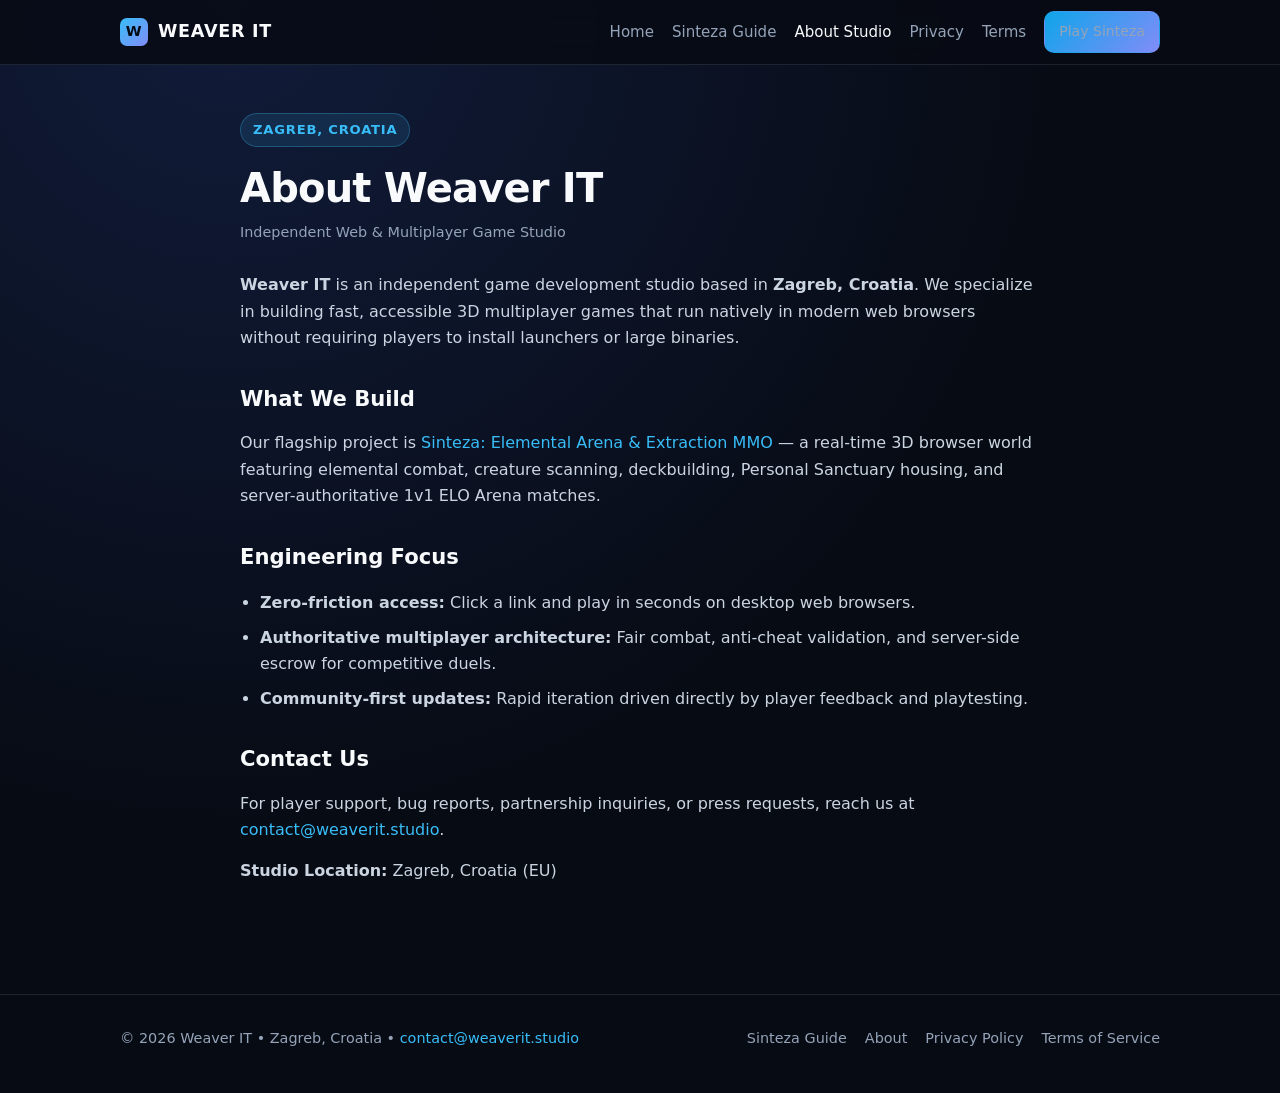
==== about/index.html @ 0e8b2310 "Initial Weaver IT studio website (weaverit.studio) with AdSense, Sinteza guide, privacy & terms" ====
<!DOCTYPE html>
<html lang="en">
<head>
  <meta charset="UTF-8" />
  <meta name="viewport" content="width=device-width, initial-scale=1.0" />
  <title>About Weaver IT — Game Studio in Zagreb, Croatia</title>
  <meta name="description" content="Learn about Weaver IT, an independent browser game development studio in Zagreb, Croatia creating Sinteza and real-time WebGL multiplayer experiences." />
  <link rel="canonical" href="https://weaverit.studio/about/" />
  <meta name="google-adsense-account" content="ca-pub-4282943657479111" />
  <script async src="https://pagead2.googlesyndication.com/pagead/js/adsbygoogle.js?client=ca-pub-4282943657479111" crossorigin="anonymous"></script>
  <link rel="stylesheet" href="/style.css" />
</head>
<body>
  <header class="site-header">
    <div class="wrap nav-bar">
      <a class="brand" href="/">
        <span class="brand-mark">W</span>
        <span>WEAVER IT</span>
      </a>
      <nav class="nav-links" aria-label="Primary">
        <a href="/">Home</a>
        <a href="/sinteza/">Sinteza Guide</a>
        <a href="/about/" class="active">About Studio</a>
        <a href="/privacy/">Privacy</a>
        <a href="/terms/">Terms</a>
        <a class="btn btn-primary btn-sm" href="https://sinteza.weaverit.studio">Play Sinteza</a>
      </nav>
    </div>
  </header>

  <main class="wrap prose">
    <span class="eyebrow">Zagreb, Croatia</span>
    <h1>About Weaver IT</h1>
    <p class="updated">Independent Web &amp; Multiplayer Game Studio</p>

    <p>
      <strong>Weaver IT</strong> is an independent game development studio based in <strong>Zagreb, Croatia</strong>. We specialize in building fast, accessible 3D multiplayer games that run natively in modern web browsers without requiring players to install launchers or large binaries.
    </p>

    <h2>What We Build</h2>
    <p>
      Our flagship project is <a href="https://sinteza.weaverit.studio">Sinteza: Elemental Arena &amp; Extraction MMO</a> — a real-time 3D browser world featuring elemental combat, creature scanning, deckbuilding, Personal Sanctuary housing, and server-authoritative 1v1 ELO Arena matches.
    </p>

    <h2>Engineering Focus</h2>
    <ul>
      <li><strong>Zero-friction access:</strong> Click a link and play in seconds on desktop web browsers.</li>
      <li><strong>Authoritative multiplayer architecture:</strong> Fair combat, anti-cheat validation, and server-side escrow for competitive duels.</li>
      <li><strong>Community-first updates:</strong> Rapid iteration driven directly by player feedback and playtesting.</li>
    </ul>

    <h2>Contact Us</h2>
    <p>
      For player support, bug reports, partnership inquiries, or press requests, reach us at <a href="mailto:contact@weaverit.studio">contact@weaverit.studio</a>.
    </p>
    <p>
      <strong>Studio Location:</strong> Zagreb, Croatia (EU)
    </p>
  </main>

  <footer class="site-footer">
    <div class="wrap footer-row">
      <div>&copy; 2026 Weaver IT &bull; Zagreb, Croatia &bull; <a href="mailto:contact@weaverit.studio">contact@weaverit.studio</a></div>
      <div class="footer-links">
        <a href="/sinteza/">Sinteza Guide</a>
        <a href="/about/">About</a>
        <a href="/privacy/">Privacy Policy</a>
        <a href="/terms/">Terms of Service</a>
      </div>
    </div>
  </footer>
</body>
</html>
---- style.css ----
:root {
  --bg: #070b14;
  --surface: #0f172a;
  --surface-2: #162038;
  --border: rgba(148, 163, 184, 0.16);
  --text: #e2e8f0;
  --muted: #94a3b8;
  --accent: #38bdf8;
  --accent-2: #818cf8;
  --cta: #0ea5e9;
  --cta-hover: #38bdf8;
  --max: 1080px;
}

* {
  box-sizing: border-box;
}

html, body {
  margin: 0;
  padding: 0;
  background: radial-gradient(circle at 18% 0%, #111c3a 0%, var(--bg) 55%);
  color: var(--text);
  font-family: system-ui, -apple-system, BlinkMacSystemFont, "Segoe UI", Roboto, sans-serif;
  line-height: 1.65;
  -webkit-font-smoothing: antialiased;
}

a {
  color: var(--accent);
  text-decoration: none;
}

a:hover {
  text-decoration: underline;
}

.wrap {
  max-width: var(--max);
  margin: 0 auto;
  padding: 0 20px;
}

header.site-header {
  position: sticky;
  top: 0;
  z-index: 20;
  background: rgba(7, 11, 20, 0.86);
  backdrop-filter: blur(10px);
  border-bottom: 1px solid var(--border);
}

.nav-bar {
  display: flex;
  align-items: center;
  justify-content: space-between;
  gap: 16px;
  min-height: 64px;
}

.brand {
  display: inline-flex;
  align-items: center;
  gap: 10px;
  font-weight: 800;
  font-size: 1.1rem;
  letter-spacing: 0.04em;
  color: #f8fafc;
}

.brand:hover {
  text-decoration: none;
}

.brand-mark {
  width: 28px;
  height: 28px;
  border-radius: 7px;
  background: linear-gradient(135deg, var(--accent), var(--accent-2));
  display: inline-grid;
  place-items: center;
  color: #070b14;
  font-weight: 900;
  font-size: 0.9rem;
}

nav.nav-links {
  display: flex;
  align-items: center;
  flex-wrap: wrap;
  gap: 18px;
  font-size: 0.94rem;
}

nav.nav-links a {
  color: var(--muted);
  font-weight: 500;
}

nav.nav-links a:hover,
nav.nav-links a.active {
  color: #f8fafc;
  text-decoration: none;
}

.btn {
  display: inline-flex;
  align-items: center;
  justify-content: center;
  gap: 8px;
  padding: 12px 22px;
  border-radius: 10px;
  font-weight: 700;
  font-size: 0.96rem;
  border: 1px solid transparent;
  transition: transform 0.12s ease, background 0.15s ease, border-color 0.15s ease;
}

.btn:hover {
  text-decoration: none;
  transform: translateY(-1px);
}

.btn-primary {
  background: linear-gradient(135deg, var(--cta), var(--accent-2));
  color: #04101f;
}

.btn-primary:hover {
  background: linear-gradient(135deg, var(--cta-hover), #a5b4fc);
}

.btn-secondary {
  background: rgba(148, 163, 184, 0.1);
  border-color: var(--border);
  color: #f8fafc;
}

.btn-secondary:hover {
  background: rgba(148, 163, 184, 0.18);
}

.btn-sm {
  padding: 8px 14px;
  font-size: 0.88rem;
}

.hero {
  padding: 72px 0 56px;
}

.eyebrow {
  display: inline-block;
  padding: 5px 12px;
  border-radius: 999px;
  background: rgba(56, 189, 248, 0.12);
  border: 1px solid rgba(56, 189, 248, 0.28);
  color: var(--accent);
  font-size: 0.82rem;
  font-weight: 700;
  letter-spacing: 0.06em;
  text-transform: uppercase;
  margin-bottom: 18px;
}

h1 {
  font-size: clamp(2rem, 4.4vw, 3.3rem);
  line-height: 1.15;
  margin: 0 0 18px;
  color: #f8fafc;
  letter-spacing: -0.02em;
}

.lead {
  font-size: 1.12rem;
  color: #cbd5e1;
  max-width: 720px;
  margin: 0 0 28px;
}

.cta-row {
  display: flex;
  flex-wrap: wrap;
  gap: 12px;
  align-items: center;
}

.meta-strip {
  display: flex;
  flex-wrap: wrap;
  gap: 20px;
  margin-top: 28px;
  color: var(--muted);
  font-size: 0.9rem;
}

section.block {
  padding: 44px 0;
  border-top: 1px solid var(--border);
}

h2 {
  font-size: clamp(1.45rem, 2.6vw, 2rem);
  margin: 0 0 14px;
  color: #f8fafc;
}

h3 {
  font-size: 1.12rem;
  margin: 0 0 8px;
  color: #f1f5f9;
}

p {
  margin: 0 0 14px;
  color: #cbd5e1;
}

.grid {
  display: grid;
  grid-template-columns: repeat(auto-fit, minmax(260px, 1fr));
  gap: 18px;
  margin-top: 22px;
}

.card {
  background: linear-gradient(180deg, rgba(15, 23, 42, 0.92), rgba(15, 23, 42, 0.7));
  border: 1px solid var(--border);
  border-radius: 14px;
  padding: 22px;
}

.card p:last-child {
  margin-bottom: 0;
}

.pill {
  display: inline-block;
  font-size: 0.78rem;
  font-weight: 700;
  padding: 3px 9px;
  border-radius: 6px;
  background: rgba(129, 140, 248, 0.16);
  color: #c7d2fe;
  margin-bottom: 10px;
}

.prose {
  max-width: 800px;
  padding: 48px 0 64px;
}

.prose h1 {
  font-size: clamp(1.85rem, 3.6vw, 2.5rem);
  margin-bottom: 10px;
}

.prose .updated {
  color: var(--muted);
  font-size: 0.9rem;
  margin-bottom: 28px;
}

.prose h2 {
  margin-top: 30px;
  font-size: 1.32rem;
}

.prose ul {
  padding-left: 20px;
  color: #cbd5e1;
}

.prose li {
  margin-bottom: 8px;
}

.kbd-table {
  width: 100%;
  border-collapse: collapse;
  margin-top: 16px;
  background: var(--surface);
  border: 1px solid var(--border);
  border-radius: 12px;
  overflow: hidden;
}

.kbd-table th,
.kbd-table td {
  text-align: left;
  padding: 12px 16px;
  border-bottom: 1px solid var(--border);
  font-size: 0.94rem;
}

.kbd-table th {
  color: #f8fafc;
  background: var(--surface-2);
}

.kbd-table tr:last-child td {
  border-bottom: none;
}

kbd {
  display: inline-block;
  padding: 2px 7px;
  font-size: 0.84rem;
  font-family: ui-monospace, SFMono-Regular, Menlo, monospace;
  background: #1e293b;
  border: 1px solid rgba(148, 163, 184, 0.35);
  border-radius: 5px;
  color: #f8fafc;
}

footer.site-footer {
  border-top: 1px solid var(--border);
  padding: 32px 0 42px;
  margin-top: 32px;
  color: var(--muted);
  font-size: 0.9rem;
}

.footer-row {
  display: flex;
  flex-wrap: wrap;
  align-items: center;
  justify-content: space-between;
  gap: 16px;
}

.footer-links {
  display: flex;
  flex-wrap: wrap;
  gap: 18px;
}

.footer-links a {
  color: var(--muted);
}

.footer-links a:hover {
  color: #f8fafc;
}
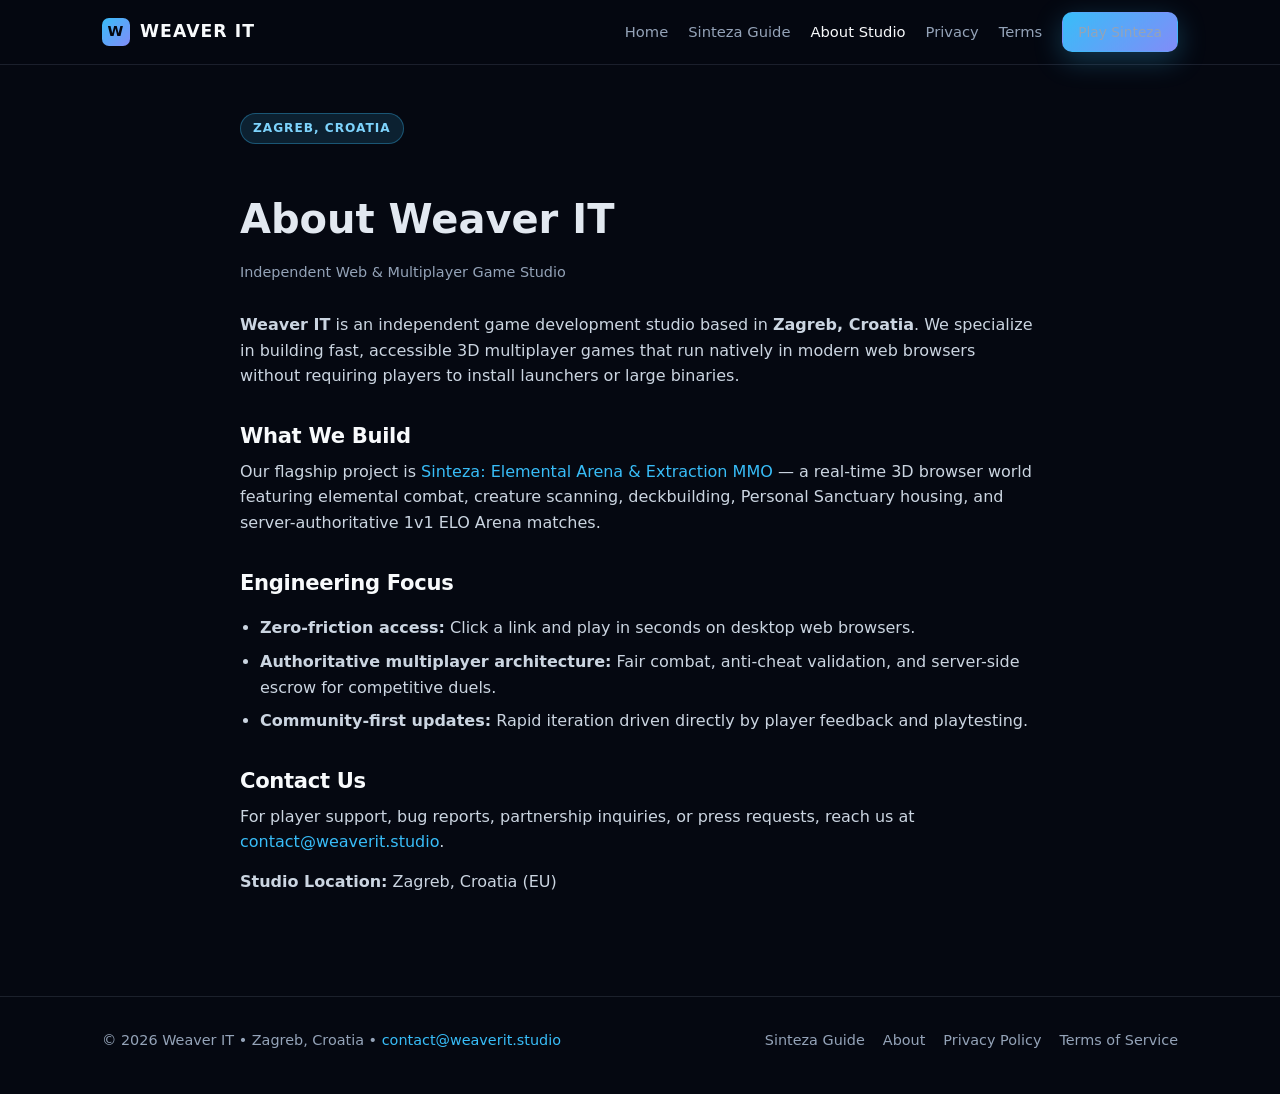
==== commit 03a752a7: "fix(site): cache-bust style.css and showcase.js (?v=5) so browsers load new hero & tour styles immed" ====
--- a/about/index.html
+++ b/about/index.html
@@ -8,7 +8,7 @@
   <link rel="canonical" href="https://weaverit.studio/about/" />
   <meta name="google-adsense-account" content="ca-pub-4282943657479111" />
   <script async src="https://pagead2.googlesyndication.com/pagead/js/adsbygoogle.js?client=ca-pub-4282943657479111" crossorigin="anonymous"></script>
-  <link rel="stylesheet" href="/style.css" />
+  <link rel="stylesheet" href="/style.css?v=5" />
 </head>
 <body>
   <header class="site-header">
--- a/style.css
+++ b/style.css
@@ -1,52 +1,46 @@
 :root {
-  --bg: #070b14;
-  --surface: #0f172a;
-  --surface-2: #162038;
+  --bg: #050811;
+  --surface: #0c1324;
+  --surface-2: #121c33;
   --border: rgba(148, 163, 184, 0.16);
+  --border-hi: rgba(56, 189, 248, 0.42);
   --text: #e2e8f0;
   --muted: #94a3b8;
   --accent: #38bdf8;
   --accent-2: #818cf8;
-  --cta: #0ea5e9;
-  --cta-hover: #38bdf8;
-  --max: 1080px;
-}
-
-* {
-  box-sizing: border-box;
-}
+  --max: 1120px;
+}
+
+* { box-sizing: border-box; }
+
+html { scroll-behavior: smooth; }
 
 html, body {
   margin: 0;
   padding: 0;
-  background: radial-gradient(circle at 18% 0%, #111c3a 0%, var(--bg) 55%);
+  background: var(--bg);
   color: var(--text);
   font-family: system-ui, -apple-system, BlinkMacSystemFont, "Segoe UI", Roboto, sans-serif;
-  line-height: 1.65;
+  line-height: 1.6;
   -webkit-font-smoothing: antialiased;
 }
 
-a {
-  color: var(--accent);
-  text-decoration: none;
-}
-
-a:hover {
-  text-decoration: underline;
-}
+a { color: var(--accent); text-decoration: none; }
+a:hover { text-decoration: underline; }
 
 .wrap {
   max-width: var(--max);
   margin: 0 auto;
-  padding: 0 20px;
-}
-
+  padding: 0 22px;
+}
+
+/* Header */
 header.site-header {
   position: sticky;
   top: 0;
-  z-index: 20;
-  background: rgba(7, 11, 20, 0.86);
-  backdrop-filter: blur(10px);
+  z-index: 30;
+  background: rgba(5, 8, 17, 0.84);
+  backdrop-filter: blur(14px);
   border-bottom: 1px solid var(--border);
 }
 
@@ -63,14 +57,11 @@
   align-items: center;
   gap: 10px;
   font-weight: 800;
-  font-size: 1.1rem;
-  letter-spacing: 0.04em;
-  color: #f8fafc;
-}
-
-.brand:hover {
-  text-decoration: none;
-}
+  font-size: 1.08rem;
+  letter-spacing: 0.06em;
+  color: #f8fafc;
+}
+.brand:hover { text-decoration: none; }
 
 .brand-mark {
   width: 28px;
@@ -79,7 +70,7 @@
   background: linear-gradient(135deg, var(--accent), var(--accent-2));
   display: inline-grid;
   place-items: center;
-  color: #070b14;
+  color: #050811;
   font-weight: 900;
   font-size: 0.9rem;
 }
@@ -88,93 +79,131 @@
   display: flex;
   align-items: center;
   flex-wrap: wrap;
-  gap: 18px;
-  font-size: 0.94rem;
+  gap: 20px;
+  font-size: 0.92rem;
 }
 
 nav.nav-links a {
   color: var(--muted);
   font-weight: 500;
 }
-
 nav.nav-links a:hover,
 nav.nav-links a.active {
   color: #f8fafc;
   text-decoration: none;
 }
 
+/* Buttons */
 .btn {
   display: inline-flex;
   align-items: center;
   justify-content: center;
   gap: 8px;
-  padding: 12px 22px;
+  padding: 13px 24px;
   border-radius: 10px;
   font-weight: 700;
   font-size: 0.96rem;
   border: 1px solid transparent;
-  transition: transform 0.12s ease, background 0.15s ease, border-color 0.15s ease;
-}
-
-.btn:hover {
-  text-decoration: none;
-  transform: translateY(-1px);
-}
+  cursor: pointer;
+  transition: transform 0.14s ease, box-shadow 0.18s ease, background 0.15s ease, border-color 0.15s ease;
+}
+.btn:hover { text-decoration: none; transform: translateY(-1px); }
 
 .btn-primary {
-  background: linear-gradient(135deg, var(--cta), var(--accent-2));
-  color: #04101f;
-}
-
+  background: linear-gradient(135deg, #38bdf8, #818cf8);
+  color: #040914;
+  box-shadow: 0 8px 28px rgba(56, 189, 248, 0.28);
+}
 .btn-primary:hover {
-  background: linear-gradient(135deg, var(--cta-hover), #a5b4fc);
+  background: linear-gradient(135deg, #7dd3fc, #a5b4fc);
+  box-shadow: 0 10px 32px rgba(56, 189, 248, 0.42);
 }
 
 .btn-secondary {
-  background: rgba(148, 163, 184, 0.1);
-  border-color: var(--border);
-  color: #f8fafc;
-}
-
+  background: rgba(15, 23, 42, 0.72);
+  border-color: rgba(148, 163, 184, 0.28);
+  color: #f8fafc;
+  backdrop-filter: blur(8px);
+}
 .btn-secondary:hover {
-  background: rgba(148, 163, 184, 0.18);
-}
-
-.btn-sm {
-  padding: 8px 14px;
-  font-size: 0.88rem;
-}
-
-.hero {
-  padding: 72px 0 56px;
+  background: rgba(30, 41, 59, 0.9);
+  border-color: var(--border-hi);
+}
+
+.btn-sm { padding: 8px 15px; font-size: 0.86rem; }
+
+/* Cinematic Full-Bleed Hero */
+.hero-banner {
+  position: relative;
+  overflow: hidden;
+  padding: 92px 0 72px;
+  border-bottom: 1px solid var(--border);
+}
+
+.hero-bg {
+  position: absolute;
+  inset: -4%;
+  background-image: url('/assets/screens/clash_fire_vs_water.webp');
+  background-size: cover;
+  background-position: center 35%;
+  filter: saturate(1.1) brightness(0.46);
+  animation: heroDrift 26s ease-in-out infinite alternate;
+  will-change: transform;
+}
+
+@keyframes heroDrift {
+  0%   { transform: scale(1.02) translate3d(0, 0, 0); }
+  100% { transform: scale(1.09) translate3d(-1.2%, -0.8%, 0); }
+}
+
+.hero-vignette {
+  position: absolute;
+  inset: 0;
+  background:
+    linear-gradient(180deg, rgba(5, 8, 17, 0.45) 0%, rgba(5, 8, 17, 0.72) 65%, #050811 100%),
+    radial-gradient(circle at 22% 40%, rgba(56, 189, 248, 0.14), transparent 55%);
+}
+
+.hero-content {
+  position: relative;
+  z-index: 2;
+  max-width: 760px;
 }
 
 .eyebrow {
   display: inline-block;
   padding: 5px 12px;
   border-radius: 999px;
-  background: rgba(56, 189, 248, 0.12);
-  border: 1px solid rgba(56, 189, 248, 0.28);
-  color: var(--accent);
-  font-size: 0.82rem;
-  font-weight: 700;
-  letter-spacing: 0.06em;
+  background: rgba(56, 189, 248, 0.14);
+  border: 1px solid rgba(56, 189, 248, 0.34);
+  color: #7dd3fc;
+  font-size: 0.76rem;
+  font-weight: 800;
+  letter-spacing: 0.08em;
   text-transform: uppercase;
-  margin-bottom: 18px;
-}
-
-h1 {
-  font-size: clamp(2rem, 4.4vw, 3.3rem);
-  line-height: 1.15;
-  margin: 0 0 18px;
-  color: #f8fafc;
-  letter-spacing: -0.02em;
+  margin-bottom: 16px;
+}
+
+.hero-title {
+  font-size: clamp(2.6rem, 6vw, 4.4rem);
+  font-weight: 900;
+  line-height: 1.04;
+  letter-spacing: -0.03em;
+  margin: 0 0 12px;
+  color: #f8fafc;
+}
+
+.hero-subtitle {
+  font-size: clamp(1.1rem, 2.2vw, 1.45rem);
+  font-weight: 600;
+  color: #bae6fd;
+  margin: 0 0 16px;
 }
 
 .lead {
-  font-size: 1.12rem;
+  font-size: 1.04rem;
   color: #cbd5e1;
-  max-width: 720px;
+  max-width: 660px;
   margin: 0 0 28px;
 }
 
@@ -185,29 +214,65 @@
   align-items: center;
 }
 
-.meta-strip {
+.stat-strip {
+  position: relative;
+  z-index: 2;
+  display: grid;
+  grid-template-columns: repeat(4, minmax(0, 1fr));
+  gap: 12px;
+  margin-top: 44px;
+}
+
+@media (max-width: 720px) {
+  .stat-strip { grid-template-columns: repeat(2, minmax(0, 1fr)); }
+}
+
+.stat-box {
+  background: rgba(12, 19, 36, 0.78);
+  border: 1px solid rgba(148, 163, 184, 0.2);
+  border-radius: 12px;
+  padding: 14px 16px;
+  backdrop-filter: blur(10px);
+}
+
+.stat-val {
+  font-size: 1.35rem;
+  font-weight: 900;
+  color: #f8fafc;
+  line-height: 1.2;
+}
+
+.stat-lbl {
+  font-size: 0.8rem;
+  color: var(--muted);
+  margin-top: 2px;
+}
+
+/* Sections */
+section.block {
+  padding: 60px 0;
+  border-top: 1px solid var(--border);
+}
+
+.section-head {
   display: flex;
   flex-wrap: wrap;
-  gap: 20px;
-  margin-top: 28px;
-  color: var(--muted);
-  font-size: 0.9rem;
-}
-
-section.block {
-  padding: 44px 0;
-  border-top: 1px solid var(--border);
+  align-items: flex-end;
+  justify-content: space-between;
+  gap: 14px;
+  margin-bottom: 18px;
 }
 
 h2 {
-  font-size: clamp(1.45rem, 2.6vw, 2rem);
-  margin: 0 0 14px;
-  color: #f8fafc;
+  font-size: clamp(1.5rem, 2.8vw, 2.1rem);
+  margin: 0 0 6px;
+  color: #f8fafc;
+  letter-spacing: -0.015em;
 }
 
 h3 {
-  font-size: 1.12rem;
-  margin: 0 0 8px;
+  font-size: 1.08rem;
+  margin: 0 0 6px;
   color: #f1f5f9;
 }
 
@@ -216,64 +281,364 @@
   color: #cbd5e1;
 }
 
-.grid {
-  display: grid;
-  grid-template-columns: repeat(auto-fit, minmax(260px, 1fr));
-  gap: 18px;
-  margin-top: 22px;
-}
-
-.card {
-  background: linear-gradient(180deg, rgba(15, 23, 42, 0.92), rgba(15, 23, 42, 0.7));
-  border: 1px solid var(--border);
-  border-radius: 14px;
-  padding: 22px;
-}
-
-.card p:last-child {
-  margin-bottom: 0;
-}
-
-.pill {
-  display: inline-block;
-  font-size: 0.78rem;
-  font-weight: 700;
-  padding: 3px 9px;
-  border-radius: 6px;
-  background: rgba(129, 140, 248, 0.16);
-  color: #c7d2fe;
-  margin-bottom: 10px;
-}
-
-.prose {
-  max-width: 800px;
-  padding: 48px 0 64px;
-}
-
-.prose h1 {
-  font-size: clamp(1.85rem, 3.6vw, 2.5rem);
-  margin-bottom: 10px;
-}
-
-.prose .updated {
+/* Interactive 4-Tab Game Tour */
+.tour-tabs {
+  display: flex;
+  flex-wrap: wrap;
+  gap: 8px;
+  margin-bottom: 16px;
+}
+
+.tour-tab {
+  padding: 9px 16px;
+  border-radius: 10px;
+  border: 1px solid var(--border);
+  background: var(--surface);
   color: var(--muted);
   font-size: 0.9rem;
-  margin-bottom: 28px;
-}
-
-.prose h2 {
-  margin-top: 30px;
-  font-size: 1.32rem;
-}
-
-.prose ul {
-  padding-left: 20px;
+  font-weight: 700;
+  cursor: pointer;
+  transition: all 0.15s ease;
+}
+
+.tour-tab:hover {
+  color: #f8fafc;
+  border-color: rgba(148, 163, 184, 0.35);
+}
+
+.tour-tab.active {
+  background: rgba(56, 189, 248, 0.16);
+  border-color: var(--accent);
+  color: #f8fafc;
+}
+
+.tour-frame {
+  background: var(--surface);
+  border: 1px solid rgba(56, 189, 248, 0.25);
+  border-radius: 16px;
+  overflow: hidden;
+  box-shadow: 0 22px 55px rgba(0, 0, 0, 0.45);
+}
+
+.tour-img-wrap {
+  position: relative;
+  aspect-ratio: 16 / 9;
+  background: #04070e;
+  cursor: pointer;
+  overflow: hidden;
+}
+
+.tour-img-wrap img {
+  display: block;
+  width: 100%;
+  height: 100%;
+  object-fit: cover;
+  transition: transform 0.35s ease;
+}
+
+.tour-img-wrap:hover img {
+  transform: scale(1.015);
+}
+
+.tour-zoom-hint {
+  position: absolute;
+  right: 14px;
+  bottom: 14px;
+  padding: 6px 12px;
+  border-radius: 999px;
+  background: rgba(5, 8, 17, 0.78);
+  border: 1px solid rgba(148, 163, 184, 0.3);
+  color: #e2e8f0;
+  font-size: 0.78rem;
+  font-weight: 600;
+  backdrop-filter: blur(6px);
+}
+
+.tour-meta {
+  display: flex;
+  flex-wrap: wrap;
+  align-items: center;
+  justify-content: space-between;
+  gap: 16px;
+  padding: 18px 20px;
+  background: rgba(12, 19, 36, 0.96);
+  border-top: 1px solid var(--border);
+}
+
+.tour-meta-text {
+  max-width: 740px;
+}
+
+.tour-meta-text h3 {
+  margin: 0 0 4px;
+  font-size: 1.15rem;
+}
+
+.tour-meta-text p {
+  margin: 0;
+  font-size: 0.93rem;
+  color: var(--muted);
+}
+
+/* Chips & Mini Buttons */
+.chip-btn {
+  padding: 7px 13px;
+  border-radius: 8px;
+  border: 1px solid var(--border);
+  background: rgba(18, 28, 51, 0.85);
   color: #cbd5e1;
-}
-
-.prose li {
-  margin-bottom: 8px;
-}
+  font-size: 0.84rem;
+  font-weight: 600;
+  cursor: pointer;
+  transition: all 0.14s ease;
+}
+.chip-btn:hover { background: rgba(30, 41, 59, 0.95); color: #f8fafc; }
+.chip-btn.active {
+  background: rgba(56, 189, 248, 0.2);
+  border-color: var(--accent);
+  color: #f8fafc;
+}
+
+.mini-btn {
+  flex: 1;
+  padding: 5px 9px;
+  border-radius: 7px;
+  border: 1px solid var(--border);
+  background: rgba(30, 41, 59, 0.72);
+  color: #cbd5e1;
+  font-size: 0.78rem;
+  font-weight: 600;
+  cursor: pointer;
+}
+.mini-btn:hover { background: rgba(51, 65, 85, 0.9); color: #f8fafc; }
+.mini-btn.active {
+  background: rgba(56, 189, 248, 0.2);
+  border-color: var(--accent);
+  color: #f8fafc;
+}
+
+/* Interactive Gear System Showcase */
+.gear-layout {
+  display: grid;
+  grid-template-columns: 300px 1fr;
+  gap: 20px;
+  margin-top: 18px;
+}
+
+@media (max-width: 860px) {
+  .gear-layout { grid-template-columns: 1fr; }
+}
+
+.gear-preview-panel {
+  background: radial-gradient(circle at 50% 38%, rgba(56, 189, 248, 0.16), rgba(12, 19, 36, 0.96) 70%);
+  border: 1px solid var(--border);
+  border-radius: 16px;
+  padding: 20px;
+  display: flex;
+  flex-direction: column;
+  align-items: center;
+  justify-content: space-between;
+  gap: 12px;
+}
+
+#gear-preview {
+  width: 230px;
+  height: 230px;
+  max-width: 100%;
+  display: block;
+}
+
+.gear-set-title { text-align: center; }
+.gear-set-title h3 { margin: 0 0 4px; font-size: 1.14rem; }
+.gear-set-bonus { font-size: 0.84rem; color: var(--muted); }
+
+.gear-details-panel {
+  display: flex;
+  flex-direction: column;
+  gap: 14px;
+}
+
+.set-tabs {
+  display: flex;
+  flex-wrap: wrap;
+  gap: 8px;
+}
+
+.slots-grid {
+  display: grid;
+  grid-template-columns: repeat(auto-fill, minmax(175px, 1fr));
+  gap: 10px;
+}
+
+.slot-card {
+  display: flex;
+  align-items: center;
+  gap: 11px;
+  background: var(--surface);
+  border: 1px solid var(--border);
+  border-radius: 11px;
+  padding: 9px 11px;
+}
+
+.slot-icon {
+  width: 44px;
+  height: 44px;
+  border-radius: 9px;
+  background: rgba(30, 41, 59, 0.85);
+  border: 1px solid rgba(148, 163, 184, 0.22);
+  padding: 4px;
+  object-fit: contain;
+  flex-shrink: 0;
+}
+
+.slot-meta { min-width: 0; }
+.slot-type {
+  font-size: 0.7rem;
+  text-transform: uppercase;
+  letter-spacing: 0.06em;
+  color: var(--muted);
+  font-weight: 700;
+}
+.slot-name {
+  font-size: 0.88rem;
+  font-weight: 700;
+  color: #f8fafc;
+  white-space: nowrap;
+  overflow: hidden;
+  text-overflow: ellipsis;
+}
+
+.weapon-tiers {
+  background: var(--surface);
+  border: 1px solid var(--border);
+  border-radius: 12px;
+  padding: 14px;
+}
+
+.weapon-tiers-label {
+  font-size: 0.76rem;
+  text-transform: uppercase;
+  letter-spacing: 0.06em;
+  color: var(--muted);
+  font-weight: 700;
+  margin-bottom: 10px;
+}
+
+.tier-strip {
+  display: grid;
+  grid-template-columns: repeat(auto-fit, minmax(115px, 1fr));
+  gap: 10px;
+}
+
+.tier-item {
+  display: flex;
+  flex-direction: column;
+  align-items: center;
+  text-align: center;
+  gap: 6px;
+  padding: 10px 8px;
+  border-radius: 10px;
+  background: rgba(18, 28, 51, 0.75);
+  border: 1px solid var(--border);
+}
+
+.tier-item img { width: 48px; height: 48px; object-fit: contain; }
+
+.tier-tag {
+  font-size: 0.7rem;
+  font-weight: 800;
+  padding: 2px 7px;
+  border-radius: 999px;
+}
+.t1 { background: rgba(148, 163, 184, 0.2); color: #cbd5e1; }
+.t2 { background: rgba(52, 211, 153, 0.2); color: #6ee7b7; }
+.t3 { background: rgba(56, 189, 248, 0.2); color: #7dd3fc; }
+.t4 { background: rgba(168, 85, 247, 0.22); color: #d8b4fe; }
+.t5 { background: rgba(251, 191, 36, 0.22); color: #fde68a; }
+
+.tier-name { font-size: 0.8rem; font-weight: 600; color: #f1f5f9; }
+
+/* Creatures Animated Grid (60 FPS) */
+.creatures-grid {
+  display: grid;
+  grid-template-columns: repeat(auto-fit, minmax(295px, 1fr));
+  gap: 18px;
+  margin-top: 18px;
+}
+
+.creature-card {
+  background: var(--surface);
+  border: 1px solid var(--border);
+  border-radius: 14px;
+  overflow: hidden;
+  display: flex;
+  flex-direction: column;
+}
+
+.creature-stage {
+  position: relative;
+  height: 196px;
+  display: flex;
+  align-items: center;
+  justify-content: center;
+  background: radial-gradient(circle at 50% 58%, rgba(56, 189, 248, 0.13), #070d1b 74%);
+  border-bottom: 1px solid var(--border);
+}
+
+.creature-canvas { width: 180px; height: 180px; display: block; }
+
+.creature-card-thumb {
+  position: absolute;
+  right: 10px;
+  bottom: 10px;
+  width: 56px;
+  height: 76px;
+  border-radius: 7px;
+  border: 1px solid rgba(255, 255, 255, 0.24);
+  object-fit: cover;
+  box-shadow: 0 6px 16px rgba(0, 0, 0, 0.55);
+  cursor: pointer;
+  transition: transform 0.15s ease;
+}
+.creature-card-thumb:hover { transform: scale(1.12); }
+
+.creature-body {
+  padding: 14px 16px 16px;
+  display: flex;
+  flex-direction: column;
+  gap: 8px;
+  flex: 1;
+}
+
+.creature-head {
+  display: flex;
+  align-items: center;
+  justify-content: space-between;
+  gap: 8px;
+}
+.creature-head h3 { margin: 0; font-size: 1.04rem; }
+
+.el-badge {
+  font-size: 0.7rem;
+  font-weight: 800;
+  padding: 3px 8px;
+  border-radius: 999px;
+  text-transform: uppercase;
+  letter-spacing: 0.05em;
+}
+.el-fire     { background: rgba(249, 115, 22, 0.2); color: #fdba74; }
+.el-nature   { background: rgba(34, 197, 94, 0.2); color: #86efac; }
+.el-water    { background: rgba(14, 165, 233, 0.2); color: #7dd3fc; }
+.el-steel    { background: rgba(148, 163, 184, 0.22); color: #e2e8f0; }
+.el-electric { background: rgba(250, 204, 21, 0.2); color: #fef08a; }
+.el-dark     { background: rgba(168, 85, 247, 0.22); color: #d8b4fe; }
+.el-light    { background: rgba(253, 224, 71, 0.22); color: #fef9c3; }
+
+.creature-desc { font-size: 0.87rem; color: var(--muted); margin: 0; flex: 1; }
+.creature-actions { display: flex; gap: 6px; margin-top: 4px; }
+
+/* Controls & Studio */
+.ctrl-group { display: flex; flex-wrap: wrap; align-items: center; gap: 8px; }
 
 .kbd-table {
   width: 100%;
@@ -284,28 +649,19 @@
   border-radius: 12px;
   overflow: hidden;
 }
-
-.kbd-table th,
-.kbd-table td {
+.kbd-table th, .kbd-table td {
   text-align: left;
   padding: 12px 16px;
   border-bottom: 1px solid var(--border);
-  font-size: 0.94rem;
-}
-
-.kbd-table th {
-  color: #f8fafc;
-  background: var(--surface-2);
-}
-
-.kbd-table tr:last-child td {
-  border-bottom: none;
-}
+  font-size: 0.92rem;
+}
+.kbd-table th { color: #f8fafc; background: var(--surface-2); }
+.kbd-table tr:last-child td { border-bottom: none; }
 
 kbd {
   display: inline-block;
   padding: 2px 7px;
-  font-size: 0.84rem;
+  font-size: 0.82rem;
   font-family: ui-monospace, SFMono-Regular, Menlo, monospace;
   background: #1e293b;
   border: 1px solid rgba(148, 163, 184, 0.35);
@@ -313,14 +669,57 @@
   color: #f8fafc;
 }
 
+/* Lightbox */
+.lightbox {
+  position: fixed;
+  inset: 0;
+  z-index: 60;
+  background: rgba(3, 6, 14, 0.92);
+  backdrop-filter: blur(8px);
+  display: none;
+  align-items: center;
+  justify-content: center;
+  padding: 24px;
+}
+.lightbox.open { display: flex; }
+.lightbox-inner { max-width: 1120px; width: 100%; text-align: center; }
+.lightbox-inner img {
+  max-width: 100%;
+  max-height: 80vh;
+  border-radius: 12px;
+  border: 1px solid rgba(148, 163, 184, 0.3);
+  box-shadow: 0 24px 60px rgba(0, 0, 0, 0.75);
+}
+.lightbox-caption { margin-top: 12px; color: #e2e8f0; font-size: 0.95rem; }
+.lightbox-close {
+  position: fixed;
+  top: 18px;
+  right: 22px;
+  width: 40px;
+  height: 40px;
+  border-radius: 999px;
+  border: 1px solid var(--border);
+  background: rgba(15, 23, 42, 0.9);
+  color: #f8fafc;
+  font-size: 1.3rem;
+  cursor: pointer;
+}
+
+/* Prose (subpages) & Footer */
+.prose { max-width: 800px; padding: 48px 0 64px; }
+.prose h1 { font-size: clamp(1.85rem, 3.6vw, 2.5rem); margin-bottom: 10px; }
+.prose .updated { color: var(--muted); font-size: 0.9rem; margin-bottom: 28px; }
+.prose h2 { margin-top: 30px; font-size: 1.32rem; }
+.prose ul { padding-left: 20px; color: #cbd5e1; }
+.prose li { margin-bottom: 8px; }
+
 footer.site-footer {
   border-top: 1px solid var(--border);
   padding: 32px 0 42px;
-  margin-top: 32px;
+  margin-top: 24px;
   color: var(--muted);
   font-size: 0.9rem;
 }
-
 .footer-row {
   display: flex;
   flex-wrap: wrap;
@@ -328,17 +727,6 @@
   justify-content: space-between;
   gap: 16px;
 }
-
-.footer-links {
-  display: flex;
-  flex-wrap: wrap;
-  gap: 18px;
-}
-
-.footer-links a {
-  color: var(--muted);
-}
-
-.footer-links a:hover {
-  color: #f8fafc;
-}
+.footer-links { display: flex; flex-wrap: wrap; gap: 18px; }
+.footer-links a { color: var(--muted); }
+.footer-links a:hover { color: #f8fafc; }
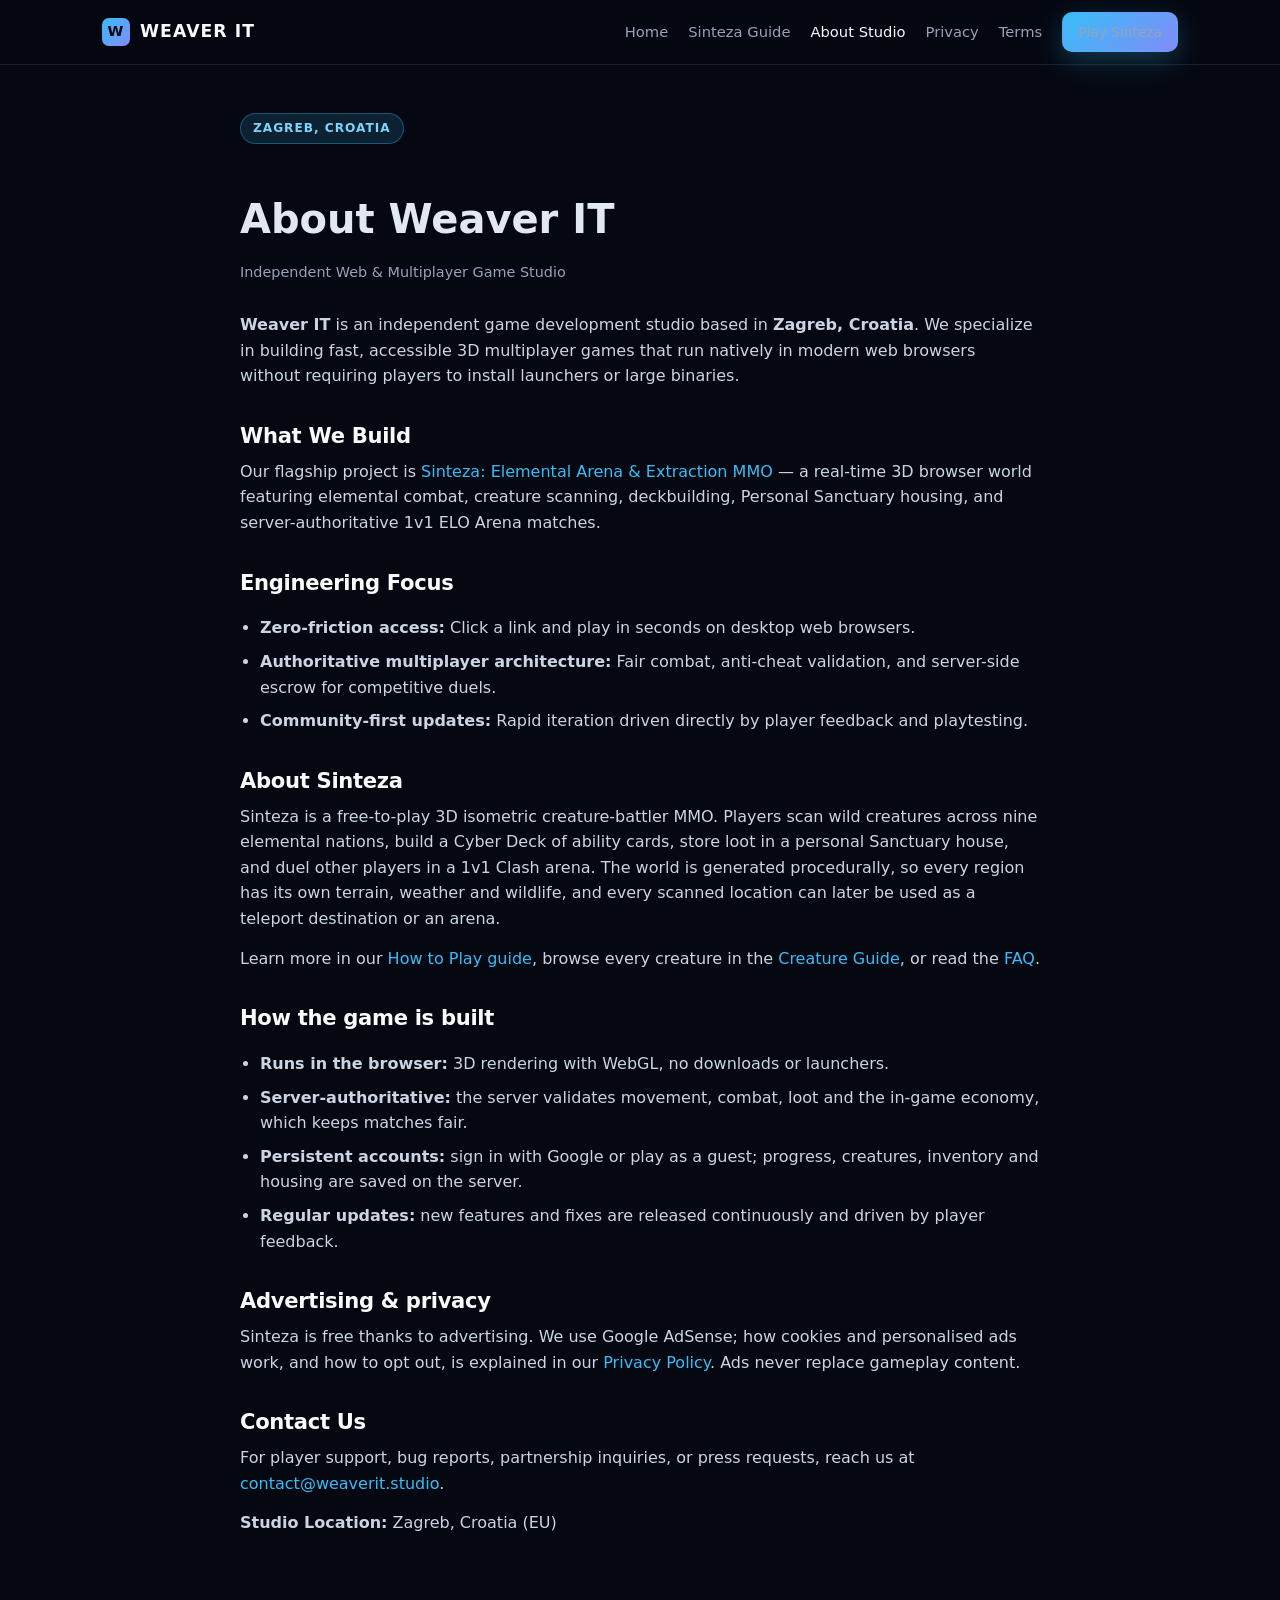
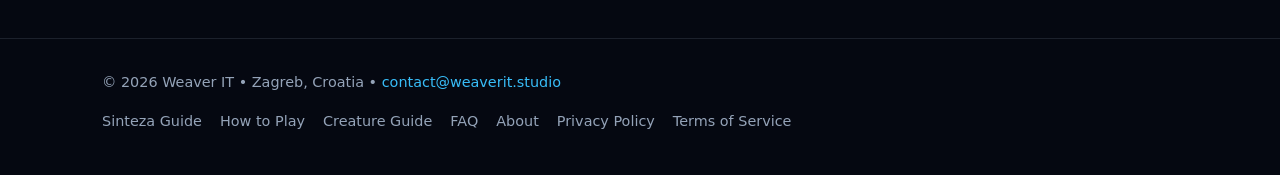
==== commit 0c56494c: "SEO/AdSense: fix stats (60+ creatures, 9 elements), link game guides, favicon, JSON-LD, richer About" ====
--- a/about/index.html
+++ b/about/index.html
@@ -8,6 +8,10 @@
   <link rel="canonical" href="https://weaverit.studio/about/" />
   <meta name="google-adsense-account" content="ca-pub-4282943657479111" />
   <script async src="https://pagead2.googlesyndication.com/pagead/js/adsbygoogle.js?client=ca-pub-4282943657479111" crossorigin="anonymous"></script>
+  <link rel="icon" href="/favicon.ico" sizes="any" />
+  <link rel="icon" type="image/png" sizes="32x32" href="/favicon-32.png" />
+  <link rel="apple-touch-icon" href="/apple-touch-icon.png" />
+  <meta name="theme-color" content="#070510" />
   <link rel="stylesheet" href="/style.css?v=5" />
 </head>
 <body>
@@ -49,6 +53,27 @@
       <li><strong>Community-first updates:</strong> Rapid iteration driven directly by player feedback and playtesting.</li>
     </ul>
 
+    <h2>About Sinteza</h2>
+    <p>
+      Sinteza is a free-to-play 3D isometric creature-battler MMO. Players scan wild creatures across nine elemental nations, build a Cyber Deck of ability cards, store loot in a personal Sanctuary house, and duel other players in a 1v1 Clash arena. The world is generated procedurally, so every region has its own terrain, weather and wildlife, and every scanned location can later be used as a teleport destination or an arena.
+    </p>
+    <p>
+      Learn more in our <a href="https://sinteza.weaverit.studio/how-to-play">How to Play guide</a>, browse every creature in the <a href="https://sinteza.weaverit.studio/creatures">Creature Guide</a>, or read the <a href="https://sinteza.weaverit.studio/faq">FAQ</a>.
+    </p>
+
+    <h2>How the game is built</h2>
+    <ul>
+      <li><strong>Runs in the browser:</strong> 3D rendering with WebGL, no downloads or launchers.</li>
+      <li><strong>Server-authoritative:</strong> the server validates movement, combat, loot and the in-game economy, which keeps matches fair.</li>
+      <li><strong>Persistent accounts:</strong> sign in with Google or play as a guest; progress, creatures, inventory and housing are saved on the server.</li>
+      <li><strong>Regular updates:</strong> new features and fixes are released continuously and driven by player feedback.</li>
+    </ul>
+
+    <h2>Advertising &amp; privacy</h2>
+    <p>
+      Sinteza is free thanks to advertising. We use Google AdSense; how cookies and personalised ads work, and how to opt out, is explained in our <a href="/privacy/">Privacy Policy</a>. Ads never replace gameplay content.
+    </p>
+
     <h2>Contact Us</h2>
     <p>
       For player support, bug reports, partnership inquiries, or press requests, reach us at <a href="mailto:contact@weaverit.studio">contact@weaverit.studio</a>.
@@ -63,6 +88,9 @@
       <div>&copy; 2026 Weaver IT &bull; Zagreb, Croatia &bull; <a href="mailto:contact@weaverit.studio">contact@weaverit.studio</a></div>
       <div class="footer-links">
         <a href="/sinteza/">Sinteza Guide</a>
+        <a href="https://sinteza.weaverit.studio/how-to-play">How to Play</a>
+        <a href="https://sinteza.weaverit.studio/creatures">Creature Guide</a>
+        <a href="https://sinteza.weaverit.studio/faq">FAQ</a>
         <a href="/about/">About</a>
         <a href="/privacy/">Privacy Policy</a>
         <a href="/terms/">Terms of Service</a>
